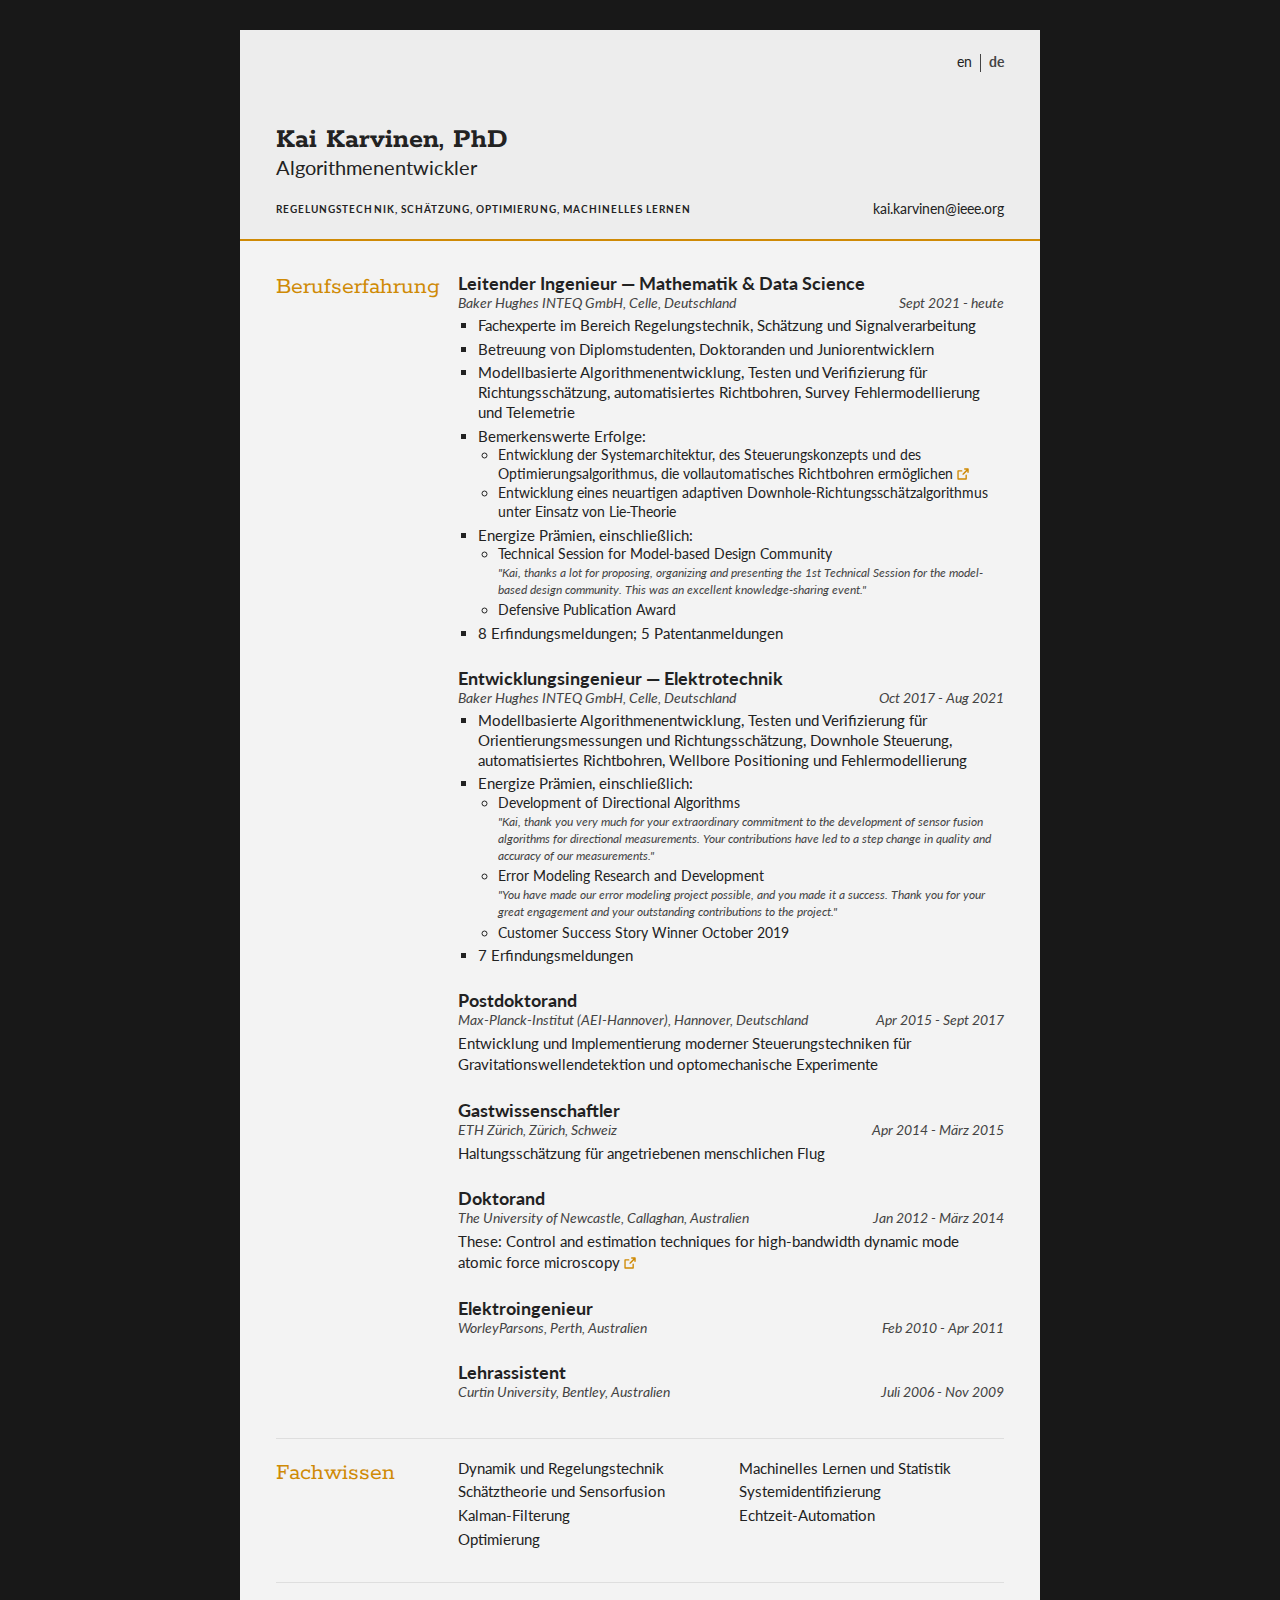
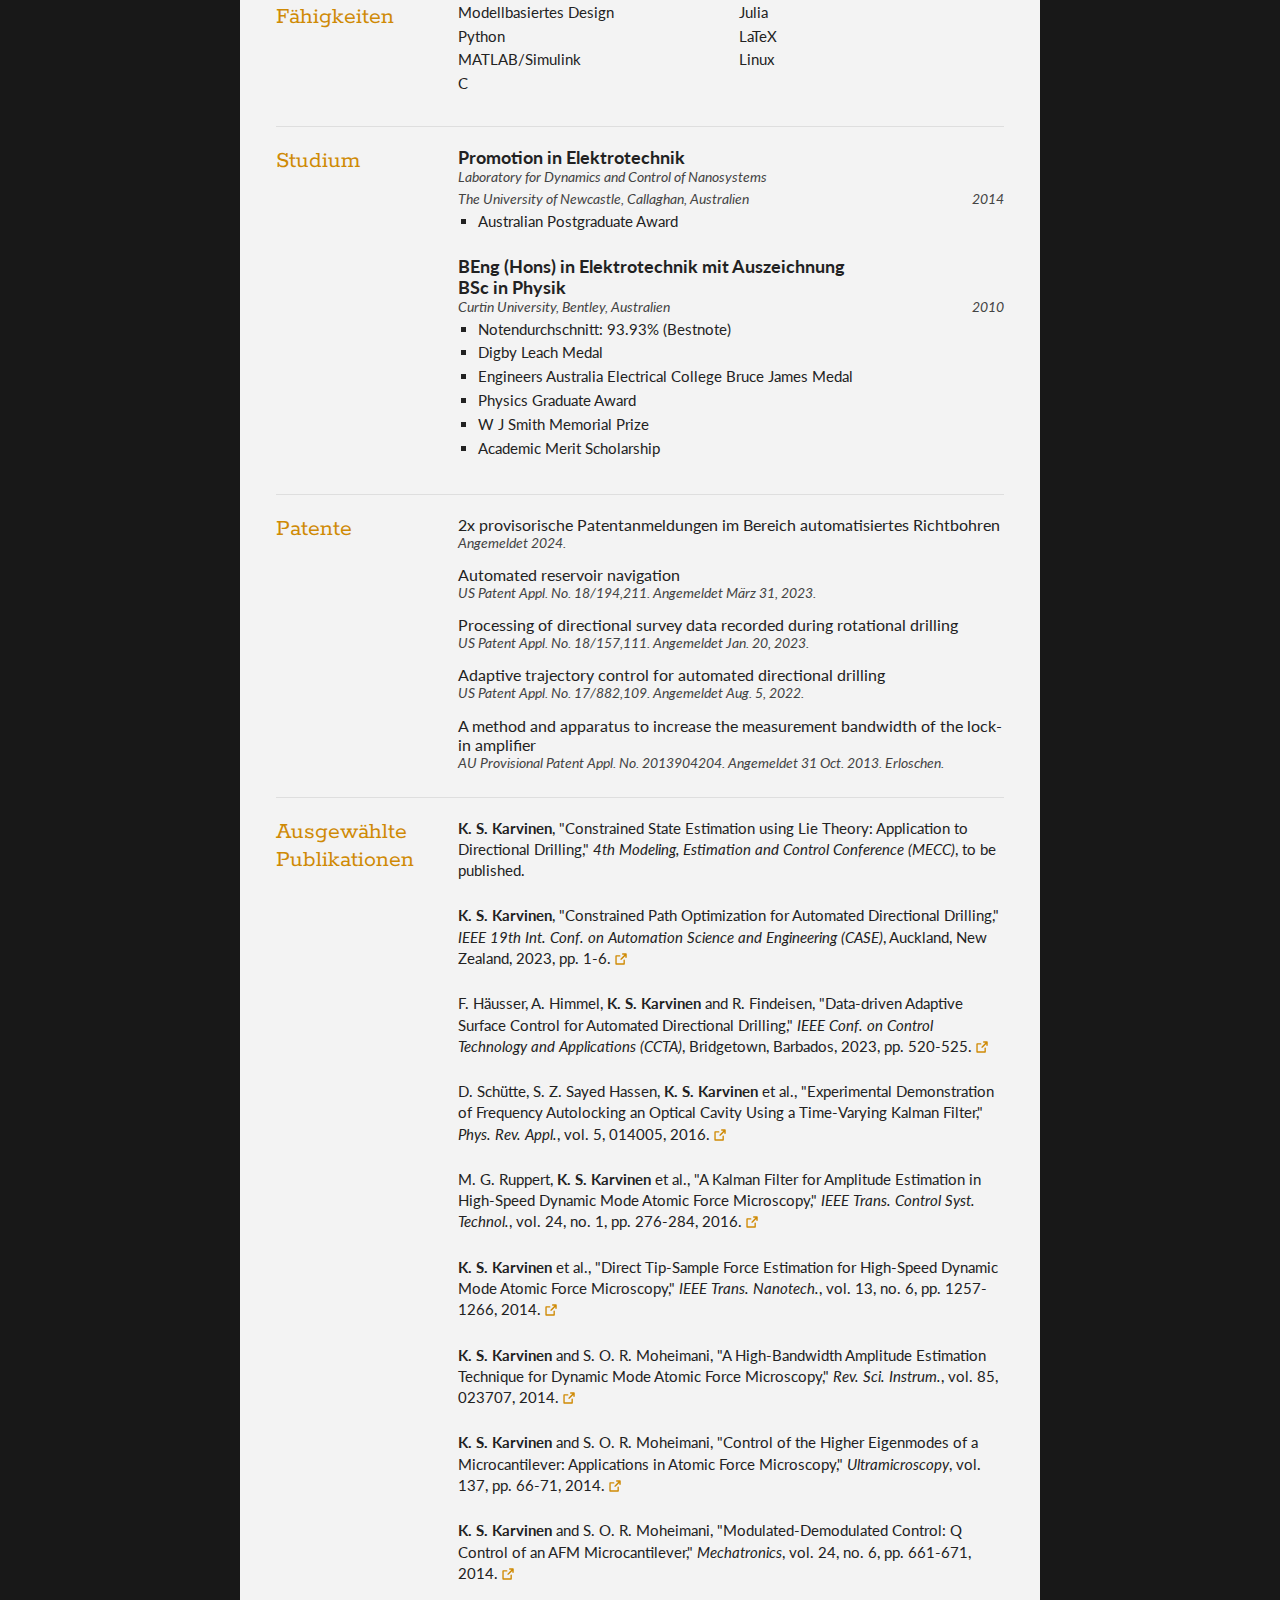
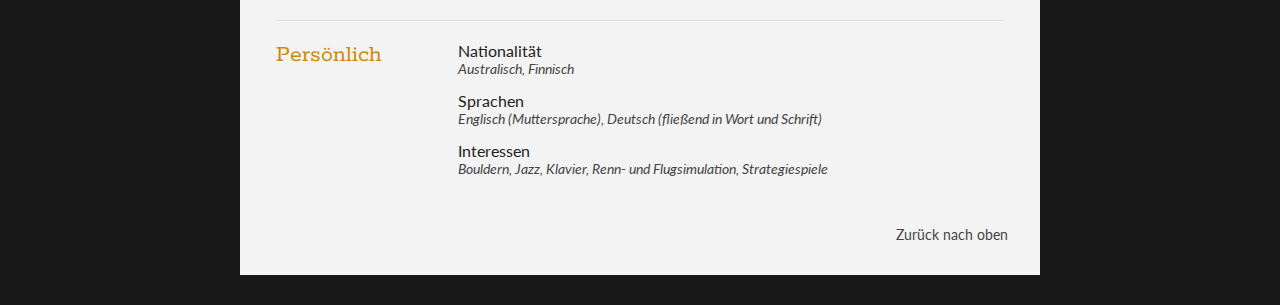
==== de.html @ e0ee8acf "Initial commit" ====
<!DOCTYPE html>
<html>
<head>
<title>Kai Karvinen, Ph.D. - Curriculum Vitae</title>

<meta name="viewport" content="width=device-width"/>
<meta name="description" content="The Curriculum Vitae of Kai Karvinen."/>
<meta charset="UTF-8"> 

<link type="text/css" rel="stylesheet" href="style.css">
<link rel="preconnect" href="https://fonts.googleapis.com">
<link rel="preconnect" href="https://fonts.gstatic.com" crossorigin>
<link href='https://fonts.googleapis.com/css?family=Rokkitt:400,700|Lato:400,300,700' rel='stylesheet' type='text/css'>

<!--[if lt IE 9]>
<script src="//html5shiv.googlecode.com/svn/trunk/html5.js"></script>
<![endif]-->
</head>
<body id="top">
<div id="cv" class="instaFade">
	<div class="mainDetails">
		<div id="name">
			<h1 class="quickFade delayTwo">Kai Karvinen, PhD</h1>
			<h2 class="quickFade delayThree">Algorithmenentwickler</h2>
			<h3 class="quickFade delayFour">Regelungstechnik, Schätzung, Optimierung, Machinelles Lernen</h3>
		</div>
		
		<div id="language" class="quickFade delayFour">
			<ul>
				<li><a href="https://kaikarv.github.io">en</a></li>
				<li><b>de</b></li>
			</ul>
		</div>

		<div id="contactDetails" class="quickFade delayFour">
			<a href="mailto:kai.karvinen@ieee.org" target="_blank">kai.karvinen@ieee.org</a>
		</div>

		<div class="clear"></div>
	</div>
	
	<div id="mainArea" class="quickFade delayFive">
		<section>
			<div class="sectionTitle">
				<h1>Berufserfahrung</h1>
			</div>
			
			<div class="sectionContent">
				<article>
					<h2>Leitender Ingenieur &mdash; Mathematik & Data Science</h2>
					<p class="subDetails">Baker Hughes INTEQ GmbH, Celle, Deutschland<span style="float:right">Sept 2021 - heute</span></p>
					<ul type="square" margin-left=30px>
						<li>Fachexperte im Bereich Regelungstechnik, Schätzung und Signalverarbeitung</li>
						<li>Betreuung von Diplomstudenten, Doktoranden und Juniorentwicklern</li>
						<li>Modellbasierte Algorithmenentwicklung, Testen und Verifizierung für Richtungsschätzung, automatisiertes Richtbohren, Survey Fehlermodellierung und Telemetrie</li>
						<li>Bemerkenswerte Erfolge:<ul>
							<li><a href="https://ieeexplore.ieee.org/document/10260482" class="external">Entwicklung der Systemarchitektur, des Steuerungskonzepts und des Optimierungsalgorithmus, die vollautomatisches Richtbohren ermöglichen<span class="icon"></span></a></li>
							<li>Entwicklung eines neuartigen adaptiven Downhole-Richtungsschätzalgorithmus unter Einsatz von Lie-Theorie</li>
						</ul></li>
						<li>Energize Prämien, einschließlich:<ul>
							<li>Technical Session for Model-based Design Community<p class="subDetails">"Kai, thanks a lot for proposing, organizing and presenting the 1st Technical Session for the model-based design community. This was an excellent knowledge-sharing event."</p></li>
							<li>Defensive Publication Award</li>
						</ul></li>
						<li>8 Erfindungsmeldungen; 5 Patentanmeldungen</li>
					</ul>
				</article>
				
				<article>
					<h2>Entwicklungsingenieur &mdash; Elektrotechnik</h2>
					<p class="subDetails">Baker Hughes INTEQ GmbH, Celle, Deutschland<span style="float:right">Oct 2017 - Aug 2021</span></p>
					<ul type="square" margin-left=30px>
						<li>Modellbasierte Algorithmenentwicklung, Testen und Verifizierung für Orientierungsmessungen und Richtungsschätzung, Downhole Steuerung, automatisiertes Richtbohren, Wellbore Positioning und Fehlermodellierung</li>
						<li>Energize Prämien, einschließlich:<ul>
							<li>Development of Directional Algorithms<p class="subDetails">"Kai, thank you very much for your extraordinary commitment to the development of sensor fusion algorithms for directional measurements. Your contributions have led to a step change in quality and accuracy of our measurements."</p></li>
							<li>Error Modeling Research and Development<p class="subDetails">"You have made our error modeling project possible, and you made it a success. Thank you for your great engagement and your outstanding contributions to the project."</p></li>
							<li>Customer Success Story Winner October 2019</li>
						</ul></li>
						<li>7 Erfindungsmeldungen</li>
					</ul>
				</article>
				
				<article>
					<h2>Postdoktorand</h2>
					<p class="subDetails">Max-Planck-Institut (AEI-Hannover), Hannover, Deutschland<span style="float:right">Apr 2015 - Sept 2017</span></p>
					<p>Entwicklung und Implementierung moderner Steuerungstechniken für Gravitationswellendetektion und optomechanische Experimente</p>
				</article>

				<article>
					<h2>Gastwissenschaftler</h2>
					<p class="subDetails">ETH Zürich, Zürich, Schweiz<span style="float:right">Apr 2014 - März 2015</span></p>
					<p>Haltungsschätzung für angetriebenen menschlichen Flug</p>
				</article>

				<article>
					<h2>Doktorand</h2>
					<p class="subDetails">The University of Newcastle, Callaghan, Australien<span style="float:right">Jan 2012 - März 2014</span></p>
					<p><a href="https://nova.newcastle.edu.au/vital/access/services/Download/uon:14885/ATTACHMENT02" class="external">These: Control and estimation techniques for high-bandwidth dynamic mode atomic force microscopy<span class="icon"></span></a></p>
				</article>

				<article>
					<h2>Elektroingenieur</h2>
					<p class="subDetails">WorleyParsons, Perth, Australien<span style="float:right">Feb 2010 - Apr 2011</span></p>
				</article>

				<article>
					<h2>Lehrassistent</h2>
					<p class="subDetails">Curtin University, Bentley, Australien<span style="float:right">Juli 2006 - Nov 2009</span></p>
				</article>
			</div>
			<div class="clear"></div>
		</section>
		
		
		<section>
			<div class="sectionTitle">
				<h1>Fachwissen</h1>
			</div>
			
			<div class="sectionContent">
				<ul class="keySkills no-margin">
					<li>Dynamik und Regelungstechnik</li>
					<li>Schätztheorie und Sensorfusion</li>
					<li>Kalman-Filterung</li>
					<li>Optimierung</li>
					<li>Machinelles Lernen und Statistik</li>
					<li>Systemidentifizierung</li>
					<li>Echtzeit-Automation</li>
				</ul>
			</div>
			<div class="clear"></div>
		</section>


		<section>
			<div class="sectionTitle">
				<h1>Fähigkeiten</h1>
			</div>
			
			<div class="sectionContent">
				<ul class="keySkills no-margin">
					<li>Modellbasiertes Design</li>
					<li>Python</li>
					<li>MATLAB/Simulink</li>
					<li>C</li>
					<li>Julia</li>
					<li>LaTeX</li>
					<li>Linux</li>
				</ul>
			</div>
			<div class="clear"></div>
		</section>
		
		
		<section>
			<div class="sectionTitle">
				<h1>Studium</h1>
			</div>
			
			<div class="sectionContent">
				<article>
					<h2>Promotion in Elektrotechnik</h2>
					<p class="subDetails">Laboratory for Dynamics and Control of Nanosystems</p>
					<p class="subDetails">The University of Newcastle, Callaghan, Australien<span style="float:right">2014</span></p>
					<ul type="square" margin-left=30px>
						<li>Australian Postgraduate Award</li>
					</ul>
				</article>
				<p></p>
				<article>
					<h2>BEng (Hons) in Elektrotechnik mit Auszeichnung<br>BSc in Physik</h2>
					<p class="subDetails">Curtin University, Bentley, Australien<span style="float:right">2010</span></p>
					<ul type="square" margin-left=30px>
						<li>Notendurchschnitt: 93.93% (Bestnote)</li>
						<li>Digby Leach Medal</li>
						<li>Engineers Australia Electrical College Bruce James Medal</li>
						<li>Physics Graduate Award</li>
						<li>W J Smith Memorial Prize</li>
						<li>Academic Merit Scholarship</li>
					</ul>
				</article>
			</div>
			<div class="clear"></div>
		</section>


		<section>
			<div class="sectionTitle">
				<h1>Patente</h1>
			</div>
			
			<div class="sectionContent padding-sm">
				<article>
					<h3>2x provisorische Patentanmeldungen im Bereich automatisiertes Richtbohren</h3>
					<p class="subDetails">Angemeldet 2024.</p>
				</article>
				<article>
					<h3>Automated reservoir navigation</h3>
					<p class="subDetails">US Patent Appl. No. 18/194,211. Angemeldet März 31, 2023.</p>
				</article>
				<article>
					<h3>Processing of directional survey data recorded during rotational drilling</h3>
					<p class="subDetails">US Patent Appl. No. 18/157,111. Angemeldet Jan. 20, 2023.</p>
				</article>
				<article>
					<h3>Adaptive trajectory control for automated directional drilling</h3>
					<p class="subDetails">US Patent Appl. No. 17/882,109. Angemeldet Aug. 5, 2022.</p>
				</article>
				<article>
					<h3>A method and apparatus to increase the measurement bandwidth of the lock-in amplifier</h3>
					<p class="subDetails">AU Provisional Patent Appl. No. 2013904204. Angemeldet 31 Oct. 2013. Erloschen.</p>
				</article>
			</div>
			<div class="clear"></div>
		</section>


		<section>
			<div class="sectionTitle">
				<h1>Ausgewählte Publikationen</h1>
			</div>
			
			<div class="sectionContent">
				<article>
					<p><b>K. S. Karvinen</b>, "Constrained State Estimation using Lie Theory: Application to Directional Drilling," <i>4th Modeling, Estimation and Control Conference (MECC)</i>, to be published.</p>
				</article>
				
				<article>
					<p><a href="https://ieeexplore.ieee.org/document/10260482" class="external"><b>K. S. Karvinen</b>, "Constrained Path Optimization for Automated Directional Drilling," <i>IEEE 19th Int. Conf. on Automation Science and Engineering (CASE)</i>, Auckland, New Zealand, 2023, pp. 1-6.<span class="icon"></span></a></p>
				</article>

				<article>
					<p><a href="https://ieeexplore.ieee.org/document/10252434" class="external">F. Häusser, A. Himmel, <b>K. S. Karvinen</b> and R. Findeisen, "Data-driven Adaptive Surface Control for Automated Directional Drilling," <i>IEEE Conf. on Control Technology and Applications (CCTA)</i>, Bridgetown, Barbados, 2023, pp. 520-525.<span class="icon"></span></a></p>
				</article>

				<article>
					<p><a href="https://journals.aps.org/prapplied/abstract/10.1103/PhysRevApplied.5.014005" class="external">D. Schütte, S. Z. Sayed Hassen, <b>K. S. Karvinen</b> et al., "Experimental Demonstration of Frequency Autolocking an Optical Cavity Using a Time-Varying Kalman Filter," <i>Phys. Rev. Appl.</i>, vol. 5, 014005, 2016.<span class="icon"></span></a></p>
				</article>

				<article>
					<p><a href="https://ieeexplore.ieee.org/document/7118684" class="external">M. G. Ruppert, <b>K. S. Karvinen</b> et al., "A Kalman Filter for Amplitude Estimation in High-Speed Dynamic Mode Atomic Force Microscopy," <i>IEEE Trans. Control Syst. Technol.</i>, vol. 24, no. 1, pp. 276-284, 2016.<span class="icon"></span></a></p>
				</article>

				<article>
					<p><a href="https://ieeexplore.ieee.org/document/6913559" class="external"><b>K. S. Karvinen</b> et al., "Direct Tip-Sample Force Estimation for High-Speed Dynamic Mode Atomic Force Microscopy," <i>IEEE Trans. Nanotech.</i>, vol. 13, no. 6, pp. 1257-1266, 2014.<span class="icon"></span></a></p>
				</article>

				<article>
					<p><a href="https://pubs.aip.org/aip/rsi/article-abstract/85/2/023707/356379/A-high-bandwidth-amplitude-estimation-technique?redirectedFrom=fulltext" class="external"><b>K. S. Karvinen</b> and S. O. R. Moheimani, "A High-Bandwidth Amplitude Estimation Technique for Dynamic Mode Atomic Force Microscopy," <i>Rev. Sci. Instrum.</i>, vol. 85, 023707, 2014.<span class="icon"></span></a></p>
				</article>

				<article>
					<p><a href="https://www.sciencedirect.com/science/article/abs/pii/S0304399113003112" class="external"><b>K. S. Karvinen</b> and S. O. R. Moheimani, "Control of the Higher Eigenmodes of a Microcantilever: Applications in Atomic Force Microscopy," <i>Ultramicroscopy</i>, vol. 137, pp. 66-71, 2014.<span class="icon"></span></a></p>
				</article>

				<article>
					<p><a href="https://www.sciencedirect.com/science/article/abs/pii/S0957415813002316" class="external"><b>K. S. Karvinen</b> and S. O. R. Moheimani, "Modulated-Demodulated Control: Q Control of an AFM Microcantilever," <i>Mechatronics</i>, vol. 24, no. 6, pp. 661-671, 2014.<span class="icon"></span></a></p>
				</article>
			</div>
			<div class="clear"></div>
		</section>
		

		<section>
			<div class="sectionTitle">
				<h1>Persönlich</h1>
			</div>
			
			<div class="sectionContent padding-sm">
				<article>
					<h3>Nationalität</h3>
					<p class="subDetails">Australisch, Finnisch</p>
				</article>
				<article>
					<h3>Sprachen</h3>
					<p class="subDetails">Englisch (Muttersprache), Deutsch (fließend in Wort und Schrift)</p>
				</article>
				<article>
					<h3>Interessen</h3>
					<p class="subDetails">Bouldern, Jazz, Klavier, Renn- und Flugsimulation, Strategiespiele</p>
				</article>
			</div>
			<div class="clear"></div>
		</section>

		<a href="#" id="return-top">Zurück nach oben</a>

	</div>
</div>
</body>
</html>
---- style.css ----
html,body,div,span,object,iframe,h1,h2,h3,h4,h5,h6,p,blockquote,pre,abbr,address,cite,code,del,dfn,em,img,ins,kbd,q,samp,small,strong,sub,sup,var,b,i,dl,dt,dd,ol,ul,li,fieldset,form,label,legend,table,caption,tbody,tfoot,thead,tr,th,td,article,aside,canvas,details,figcaption,figure,footer,header,hgroup,menu,nav,section,summary,time,mark,audio,video {
border:0;
font:inherit;
font-size:100%;
margin:0;
padding:0;
vertical-align:baseline;
}

article,aside,details,figcaption,figure,footer,header,hgroup,menu,nav,section {
display:block;
}

html, body {
	background: #181818; 
	font-family: 'Lato', helvetica, arial, sans-serif;
	font-size: 1em; 
	color: #222;}

.clear {clear: both;}

a:link {
	color: #cf8a05;
	background-color: transparent;
	text-decoration: underline;
}

.mainDetails a, a.external {
	color: #222; 
	text-decoration: none;
	text-decoration: none;
	-webkit-transition: all .3s ease-in;
	-moz-transition: all .3s ease-in;
	-o-transition: all .3s ease-in;
	-ms-transition: all .3s ease-in;
	transition: all .3s ease-in;
}

.mainDetails a[href^=tel], a#return-top {
	color: #444; 
	text-decoration: none;
	text-decoration: none;
	-webkit-transition: all .3s ease-in;
	-moz-transition: all .3s ease-in;
	-o-transition: all .3s ease-in;
	-ms-transition: all .3s ease-in;
	transition: all .3s ease-in;
}

.mainDetails a:hover, a#return-top:hover, a.external:hover { 
	color: #cf8a05;
}

a.external .icon {
	width:12px;
	height:12px;
	display: inline-block;
	background-image: url('img/icon-link.svg');
	background-repeat: no-repeat;
	background-position: center;
	margin-bottom: -1px;
	margin-left: 4px;
}

b {
    font-weight: bold;
}

i {
    font-style: italic;
}

p {
	font-size: .95em;
	line-height: 1.4em;
	margin-bottom: 24px;
	color: #222;
}

ul li {
	margin-left: 20px;
	font-size: .95em;
	line-height: 1.3em;
	margin-bottom: 4px;
}

ul.no-margin li {
	margin-left: 0;
}

li li {
	margin-bottom: 0;
}

#cv {
	width: 90%;
	max-width: 800px;
	background: #f3f3f3;
	margin: 30px auto;
}

.mainDetails {
	padding: 96px 36px 24px 36px;
	border-bottom: 2px solid #cf8a05;
	background: #ededed;
	position: relative;
}

#name h1 {
	font-size: 1.8em;
	font-weight: 700;
	font-family: 'Rokkitt', Helvetica, Arial, sans-serif;
	line-height: 1;
}

#name h2 {
	font-size: 1.25em;
	font-weight: 400;
}

#name h3 {
	text-transform: uppercase;
	letter-spacing: .1em;
	font-size: .65em;
	font-weight: 700;
	margin-top: 24px;
}

#mainArea {
	padding: 0 36px 72px;
	position: relative;
}

#headshot {
	width: 12.5%;
	float: left;
	margin-right: 30px;
}

#headshot img {
	width: 100%;
	height: auto;
}

#name {
	float: left;
}

#contactDetails {
	position: absolute;
    bottom: 22px;
    right: 36px;
	font-size: .85em;
}

#language {
	position: absolute;
	top: 24px;
	right: 28px;
}

#language ul {
	list-style-type: none;
	font-size: 0.9em;
	display: flex;
}

#language ul li {
	color: #444;
	padding: 0 8px;
	margin-left: 0;
}

#language ul li:first-child {
	border-right: #444 solid 1px;
}

section {
	border-top: 1px solid #dedede;
	padding: 20px 0 0;
}

section:first-child {
	border-top: 0;
}

section:last-child {
	padding: 20px 0 10px;
}

section {
	display: flex;
	flex-direction: row;
	justify-content: space-between;
	margin: 12px 0;
	
}
.sectionTitle {
	width: 25%;
}

.sectionContent {
	width: 75%;
}

.sectionTitle h1 {
	font-family: 'Rokkitt', Helvetica, Arial, sans-serif;
	font-optical-sizing: auto;
	font-weight: 400;	
	font-size: 1.5em;
	color: #cf8a05;
}

.sectionContent h2 {
	font-family: 'Lato', helvetica, arial, sans-serif;
	font-weight: 700;
	font-size: 1.1em;
}

.sectionContent h3 {
	font-weight: 400;
	font-size: 1em;
}

article {
	margin-bottom: 24px;
}

.padding-sm article {
	margin-bottom: 12px;
}

.subDetails {
	font-size: 0.85em;
	font-style: italic;
	margin-bottom: 3px;
	color: #444;
}

.keySkills {
	list-style-type: none;
	-moz-column-count:2;
	-webkit-column-count:2;
	column-count:2;
	margin-bottom: 20px;
	font-size: 1em;
	color: #222;
}

.keySkills ul li {
	margin-bottom: 3px;
}

#return-top {
	position: absolute;
	bottom: 32px;
	right: 32px;
	font-size: .85em;
}

@media all and (min-width: 602px) and (max-width: 800px) {
	#headshot {
		display: none;
	}
	
	.keySkills {
	-moz-column-count:2;
	-webkit-column-count:2;
	column-count:2;
	}
}

@media all and (max-width: 601px) {
	#cv {
		width: 95%;
		margin: 10px auto;
		min-width: 280px;
	}
	
	#headshot {
		display: none;
	}
	
	#name, #contactDetails {
		float: none;
		width: 100%;
		text-align: center;
	}

	#contactDetails {
		position: relative;
		bottom: 0;
		right: 0;
		margin-top: 16px;
	}
	
	section {
		flex-direction: column;
	}

	.sectionTitle, .sectionContent {
		width: 100%;
	}
	
	.keySkills {
		-moz-column-count:2;
		-webkit-column-count:2;
		column-count:2;
	}
}

@media all and (max-width: 480px) {
	.mainDetails {
		padding: 72px 16px 16px;
	}
	
	section {
		padding: 16px 0 0;
	}
	
	#mainArea {
		padding: 0 24px 72px;
	}
	
	.keySkills {
	-moz-column-count:1;
	-webkit-column-count:1;
	column-count:1;
	}
	
	#name h1 {
		line-height: .8em;
		margin-bottom: 4px;
	}
}

@media print {
    #cv {
        width: 100%;
    }
}

@-webkit-keyframes reset {
	0% {
		opacity: 0;
	}
	100% {
		opacity: 0;
	}
}

@-webkit-keyframes fade-in {
	0% {
		opacity: 0;
	}
	40% {
		opacity: 0;
	}
	100% {
		opacity: 1;
	}
}

@-moz-keyframes reset {
	0% {
		opacity: 0;
	}
	100% {
		opacity: 0;
	}
}

@-moz-keyframes fade-in {
	0% {
		opacity: 0;
	}
	40% {
		opacity: 0;
	}
	100% {
		opacity: 1;
	}
}

@keyframes reset {
	0% {
		opacity: 0;
	}
	100% {
		opacity: 0;
	}
}

@keyframes fade-in {
	0% {
		opacity: 0;
	}
	40% {
		opacity: 0;
	}
	100% {
		opacity: 1;
	}
}

.instaFade {
    -webkit-animation-name: reset, fade-in;
    -webkit-animation-duration: 1.5s;
    -webkit-animation-timing-function: ease-in;
	
	-moz-animation-name: reset, fade-in;
    -moz-animation-duration: 1.5s;
    -moz-animation-timing-function: ease-in;
	
	animation-name: reset, fade-in;
    animation-duration: 1.5s;
    animation-timing-function: ease-in;
}

.quickFade {
    -webkit-animation-name: reset, fade-in;
    -webkit-animation-duration: 2.5s;
    -webkit-animation-timing-function: ease-in;
	
	-moz-animation-name: reset, fade-in;
    -moz-animation-duration: 2.5s;
    -moz-animation-timing-function: ease-in;
	
	animation-name: reset, fade-in;
    animation-duration: 2.5s;
    animation-timing-function: ease-in;
}
 
.delayOne {
	-webkit-animation-delay: 0, .5s;
	-moz-animation-delay: 0, .5s;
	animation-delay: 0, .5s;
}

.delayTwo {
	-webkit-animation-delay: 0, 1s;
	-moz-animation-delay: 0, 1s;
	animation-delay: 0, 1s;
}

.delayThree {
	-webkit-animation-delay: 0, 1.5s;
	-moz-animation-delay: 0, 1.5s;
	animation-delay: 0, 1.5s;
}

.delayFour {
	-webkit-animation-delay: 0, 2s;
	-moz-animation-delay: 0, 2s;
	animation-delay: 0, 2s;
}

.delayFive {
	-webkit-animation-delay: 0, 2.5s;
	-moz-animation-delay: 0, 2.5s;
	animation-delay: 0, 2.5s;
}
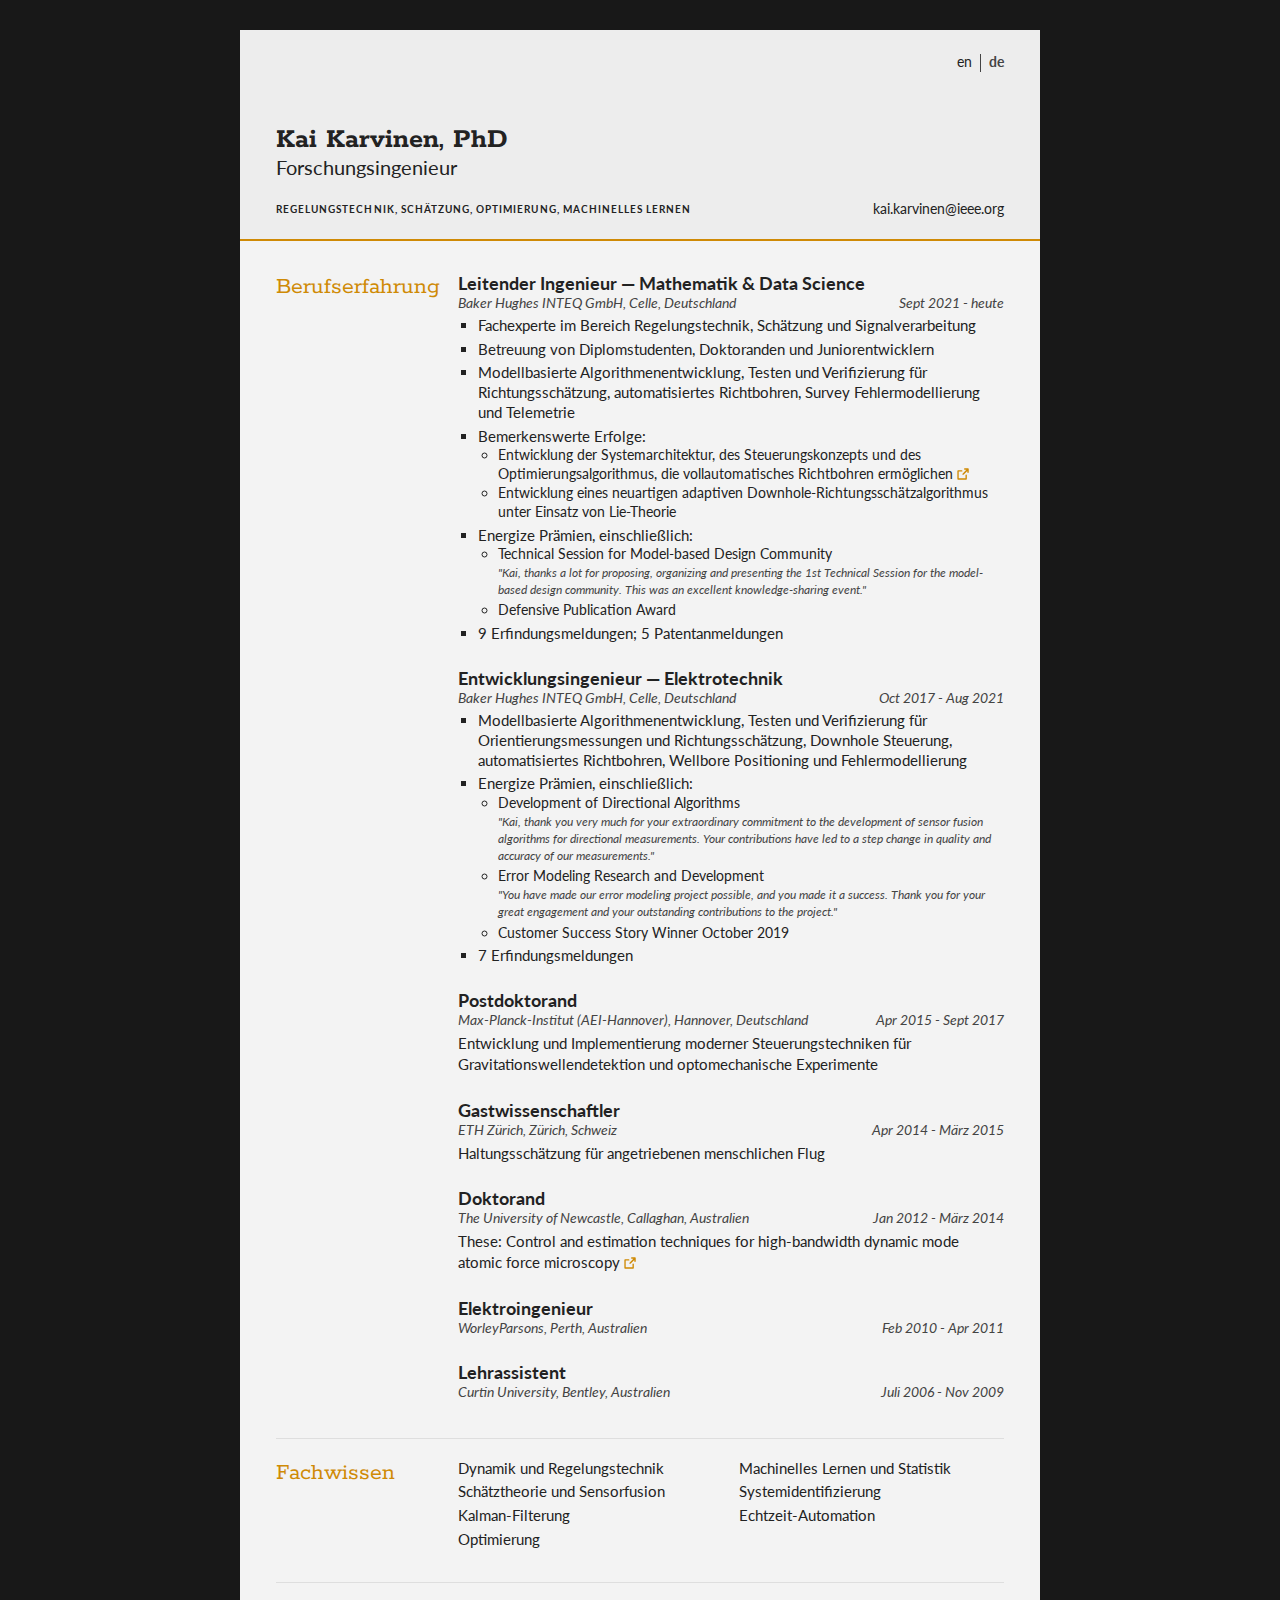
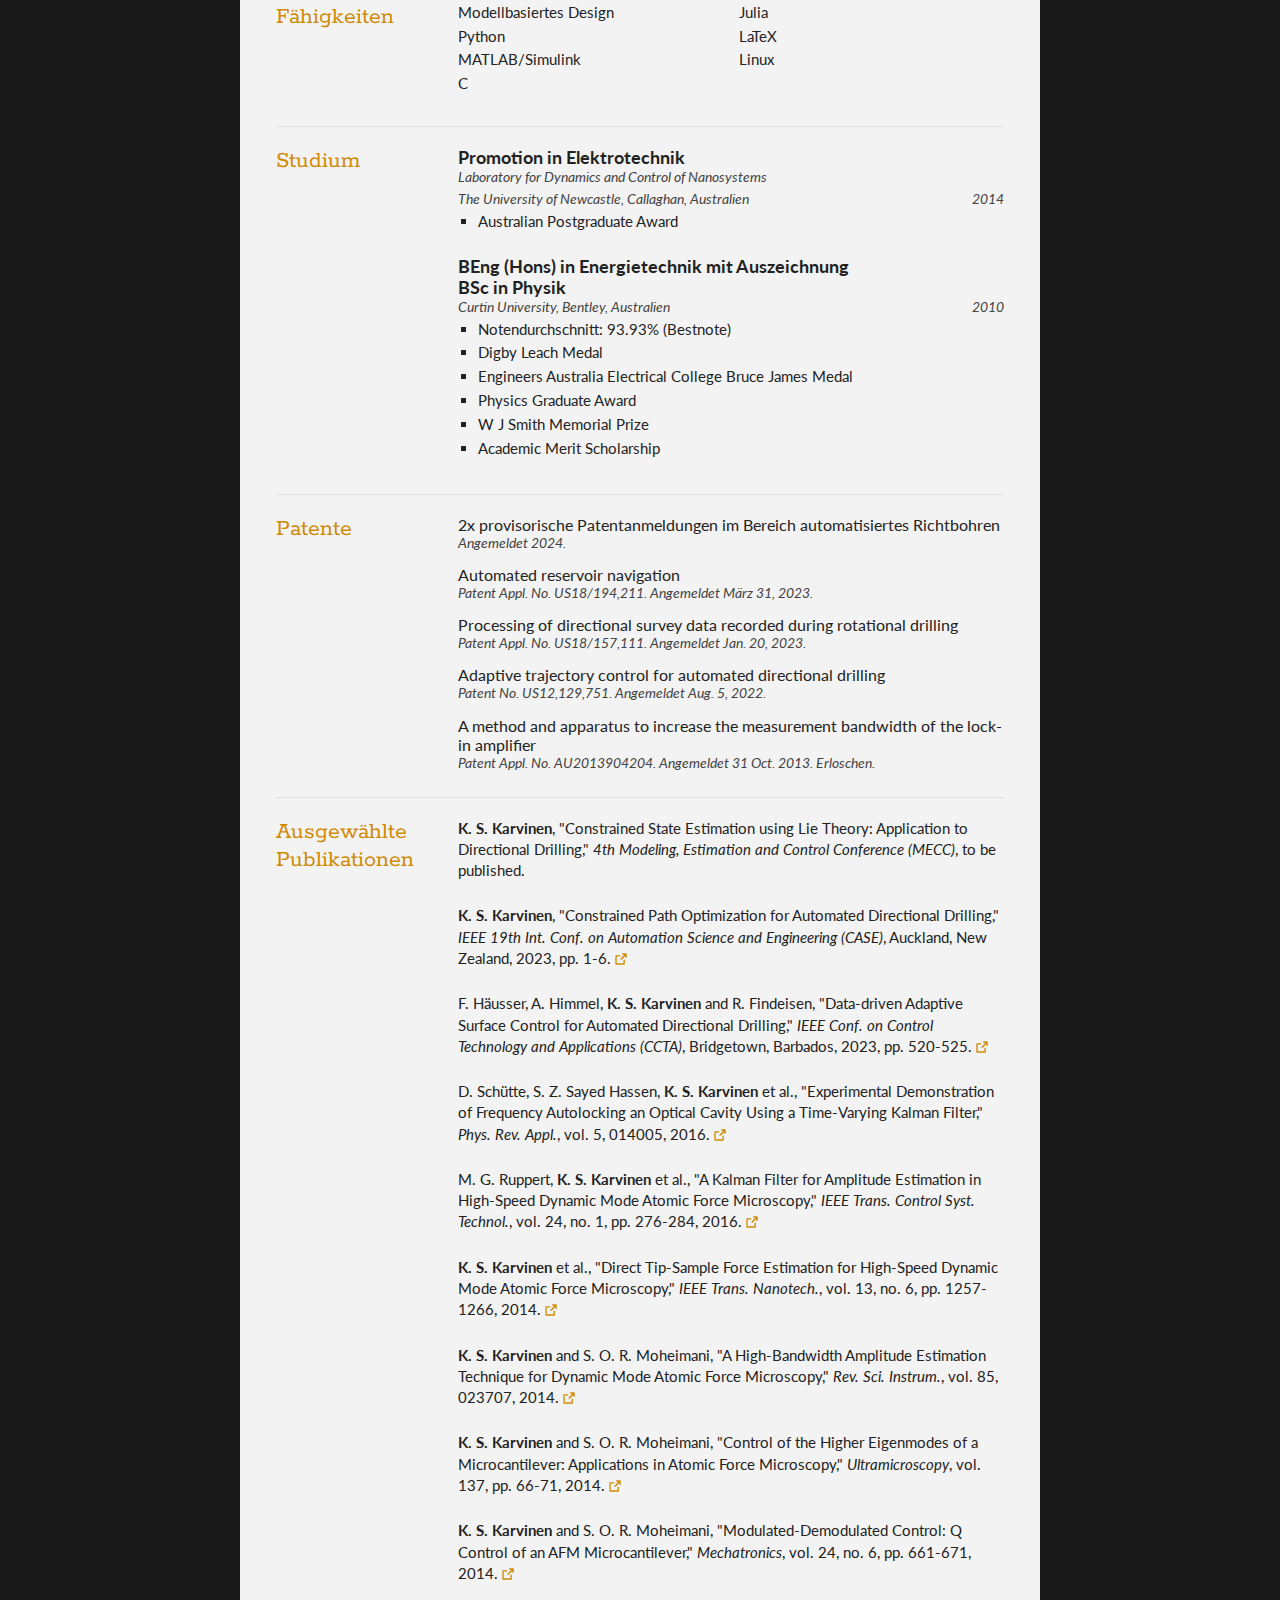
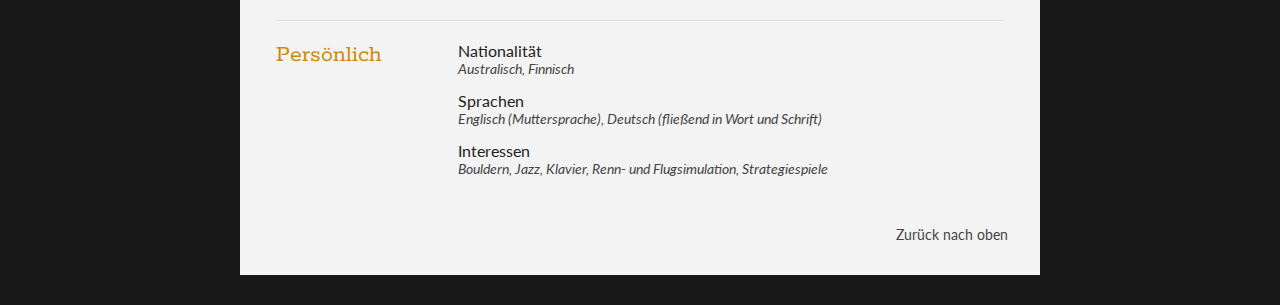
==== commit e12096fc: "Minor updates" ====
--- a/de.html
+++ b/de.html
@@ -21,7 +21,7 @@
 	<div class="mainDetails">
 		<div id="name">
 			<h1 class="quickFade delayTwo">Kai Karvinen, PhD</h1>
-			<h2 class="quickFade delayThree">Algorithmenentwickler</h2>
+			<h2 class="quickFade delayThree">Forschungsingenieur</h2>
 			<h3 class="quickFade delayFour">Regelungstechnik, Schätzung, Optimierung, Machinelles Lernen</h3>
 		</div>
 		
@@ -61,7 +61,7 @@
 							<li>Technical Session for Model-based Design Community<p class="subDetails">"Kai, thanks a lot for proposing, organizing and presenting the 1st Technical Session for the model-based design community. This was an excellent knowledge-sharing event."</p></li>
 							<li>Defensive Publication Award</li>
 						</ul></li>
-						<li>8 Erfindungsmeldungen; 5 Patentanmeldungen</li>
+						<li>9 Erfindungsmeldungen; 5 Patentanmeldungen</li>
 					</ul>
 				</article>
 				
@@ -167,7 +167,7 @@
 				</article>
 				<p></p>
 				<article>
-					<h2>BEng (Hons) in Elektrotechnik mit Auszeichnung<br>BSc in Physik</h2>
+					<h2>BEng (Hons) in Energietechnik mit Auszeichnung<br>BSc in Physik</h2>
 					<p class="subDetails">Curtin University, Bentley, Australien<span style="float:right">2010</span></p>
 					<ul type="square" margin-left=30px>
 						<li>Notendurchschnitt: 93.93% (Bestnote)</li>
@@ -195,19 +195,19 @@
 				</article>
 				<article>
 					<h3>Automated reservoir navigation</h3>
-					<p class="subDetails">US Patent Appl. No. 18/194,211. Angemeldet März 31, 2023.</p>
+					<p class="subDetails">Patent Appl. No. US18/194,211. Angemeldet März 31, 2023.</p>
 				</article>
 				<article>
 					<h3>Processing of directional survey data recorded during rotational drilling</h3>
-					<p class="subDetails">US Patent Appl. No. 18/157,111. Angemeldet Jan. 20, 2023.</p>
+					<p class="subDetails">Patent Appl. No. US18/157,111. Angemeldet Jan. 20, 2023.</p>
 				</article>
 				<article>
 					<h3>Adaptive trajectory control for automated directional drilling</h3>
-					<p class="subDetails">US Patent Appl. No. 17/882,109. Angemeldet Aug. 5, 2022.</p>
+					<p class="subDetails">Patent No. US12,129,751. Angemeldet Aug. 5, 2022.</p>
 				</article>
 				<article>
 					<h3>A method and apparatus to increase the measurement bandwidth of the lock-in amplifier</h3>
-					<p class="subDetails">AU Provisional Patent Appl. No. 2013904204. Angemeldet 31 Oct. 2013. Erloschen.</p>
+					<p class="subDetails">Patent Appl. No. AU2013904204. Angemeldet 31 Oct. 2013. Erloschen.</p>
 				</article>
 			</div>
 			<div class="clear"></div>
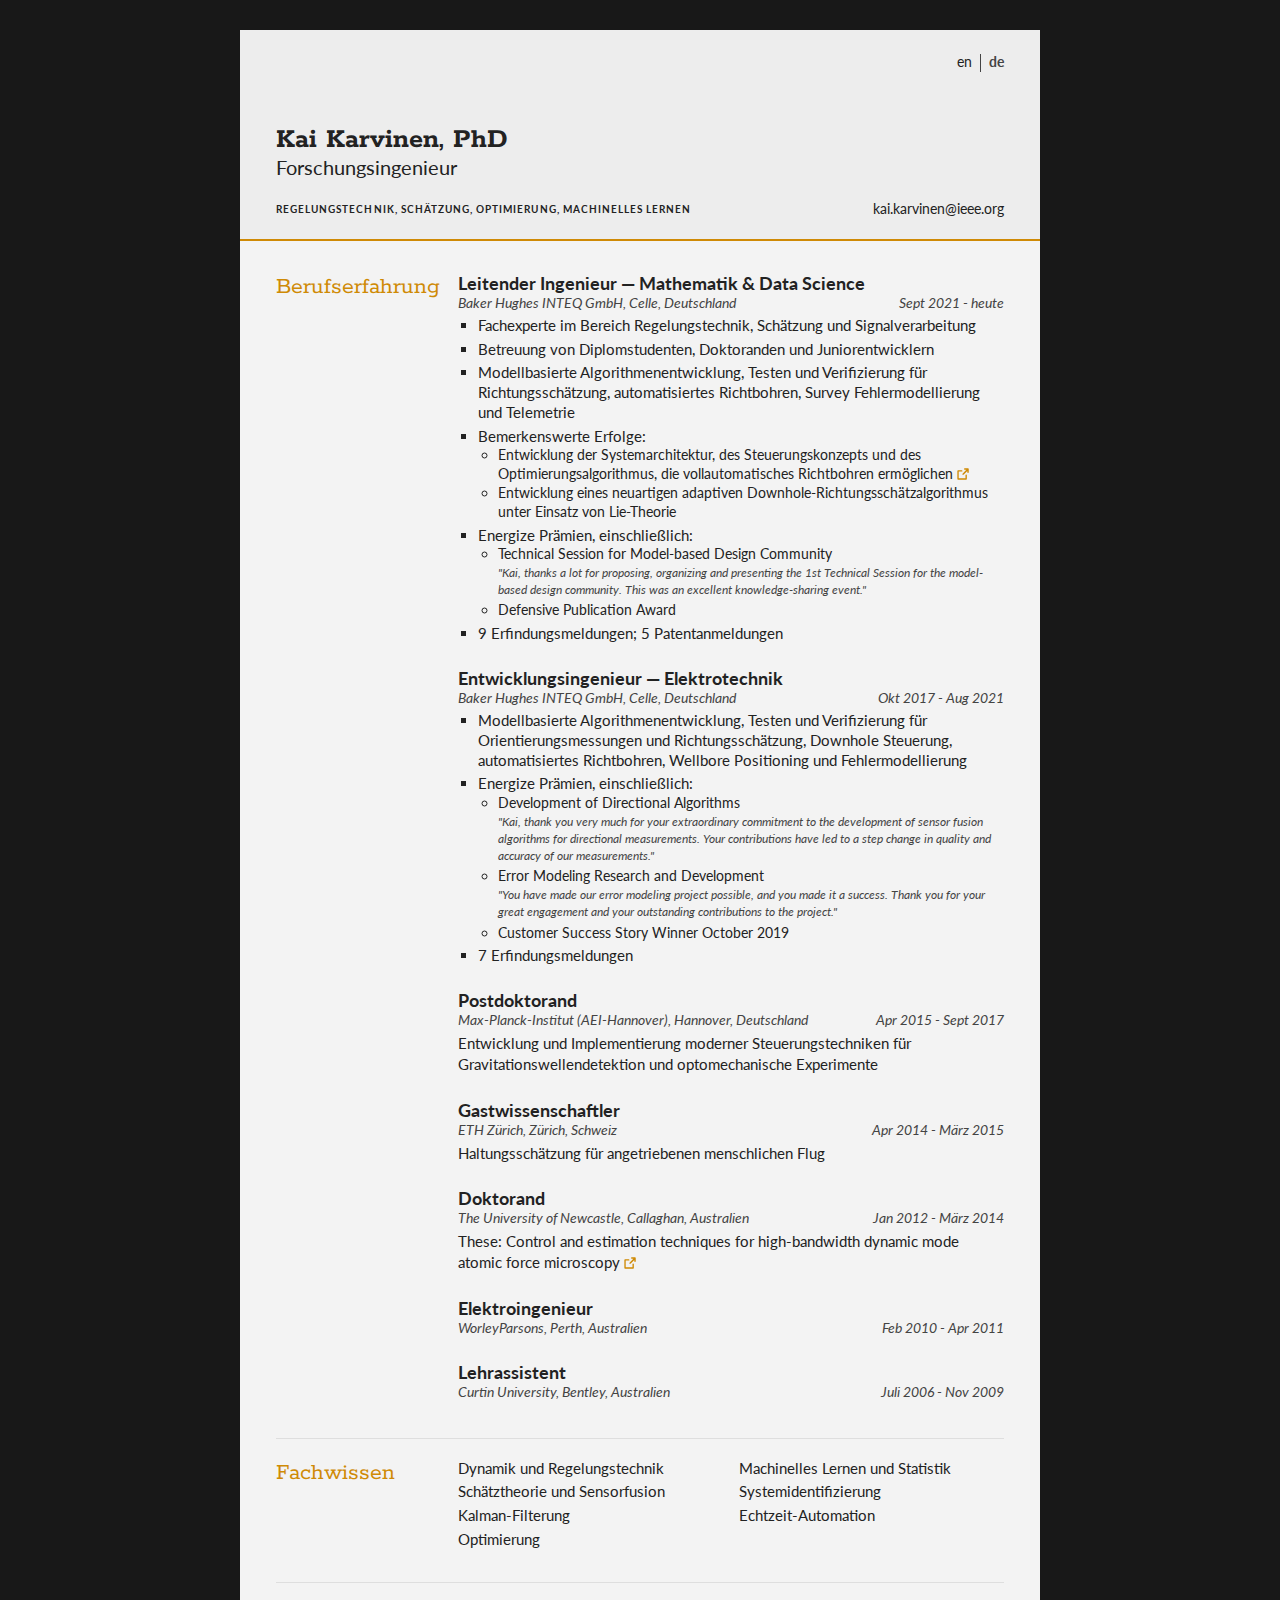
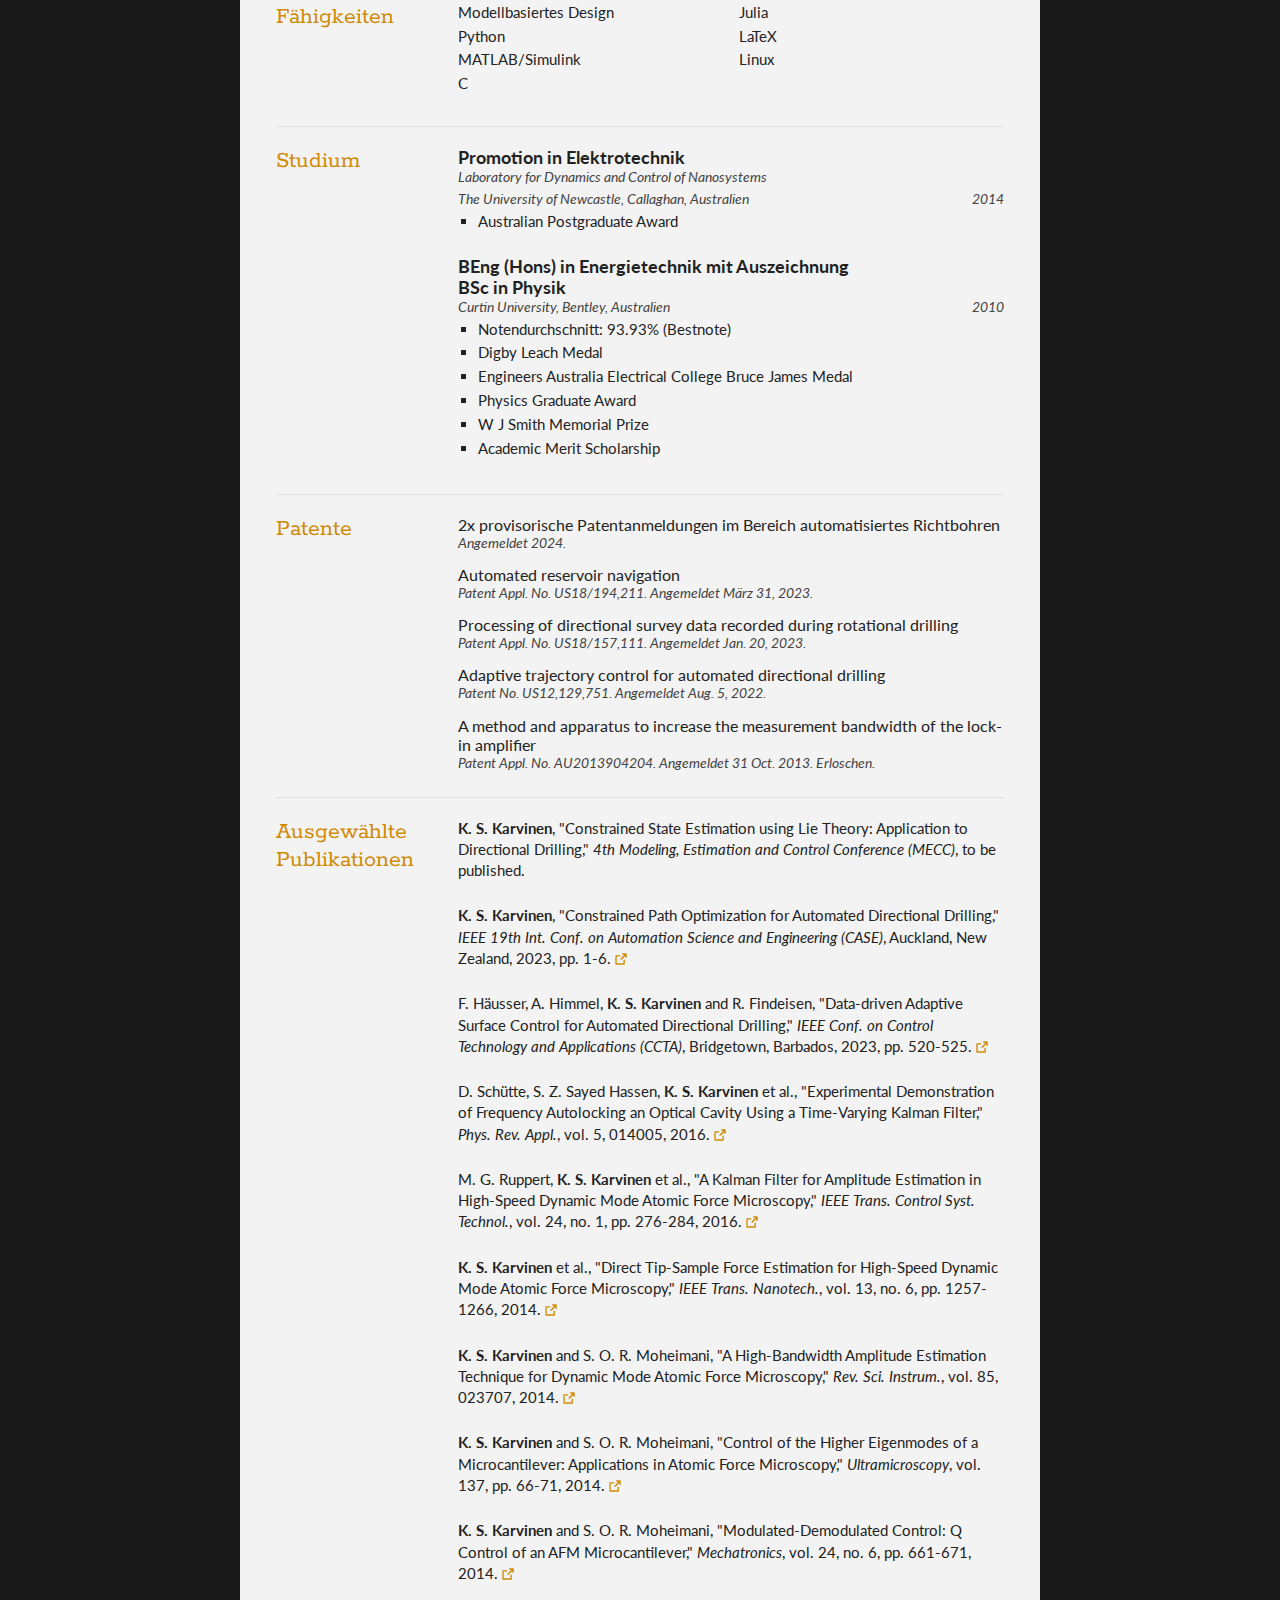
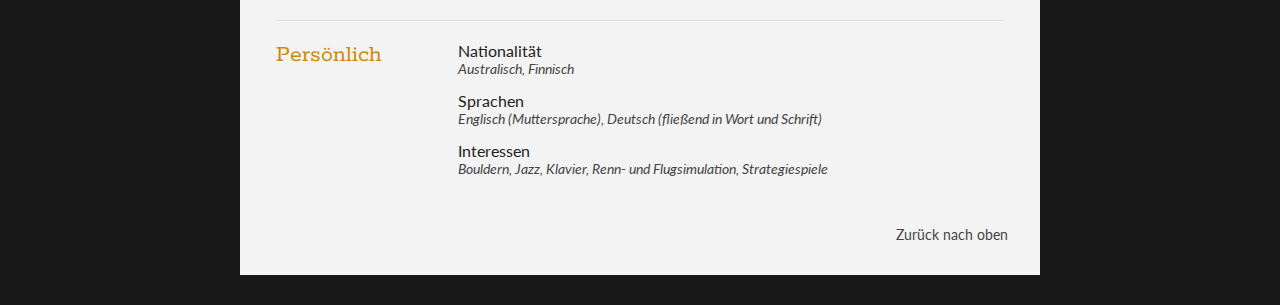
==== commit 23a35bb4: "Typo" ====
--- a/de.html
+++ b/de.html
@@ -67,7 +67,7 @@
 				
 				<article>
 					<h2>Entwicklungsingenieur &mdash; Elektrotechnik</h2>
-					<p class="subDetails">Baker Hughes INTEQ GmbH, Celle, Deutschland<span style="float:right">Oct 2017 - Aug 2021</span></p>
+					<p class="subDetails">Baker Hughes INTEQ GmbH, Celle, Deutschland<span style="float:right">Okt 2017 - Aug 2021</span></p>
 					<ul type="square" margin-left=30px>
 						<li>Modellbasierte Algorithmenentwicklung, Testen und Verifizierung für Orientierungsmessungen und Richtungsschätzung, Downhole Steuerung, automatisiertes Richtbohren, Wellbore Positioning und Fehlermodellierung</li>
 						<li>Energize Prämien, einschließlich:<ul>
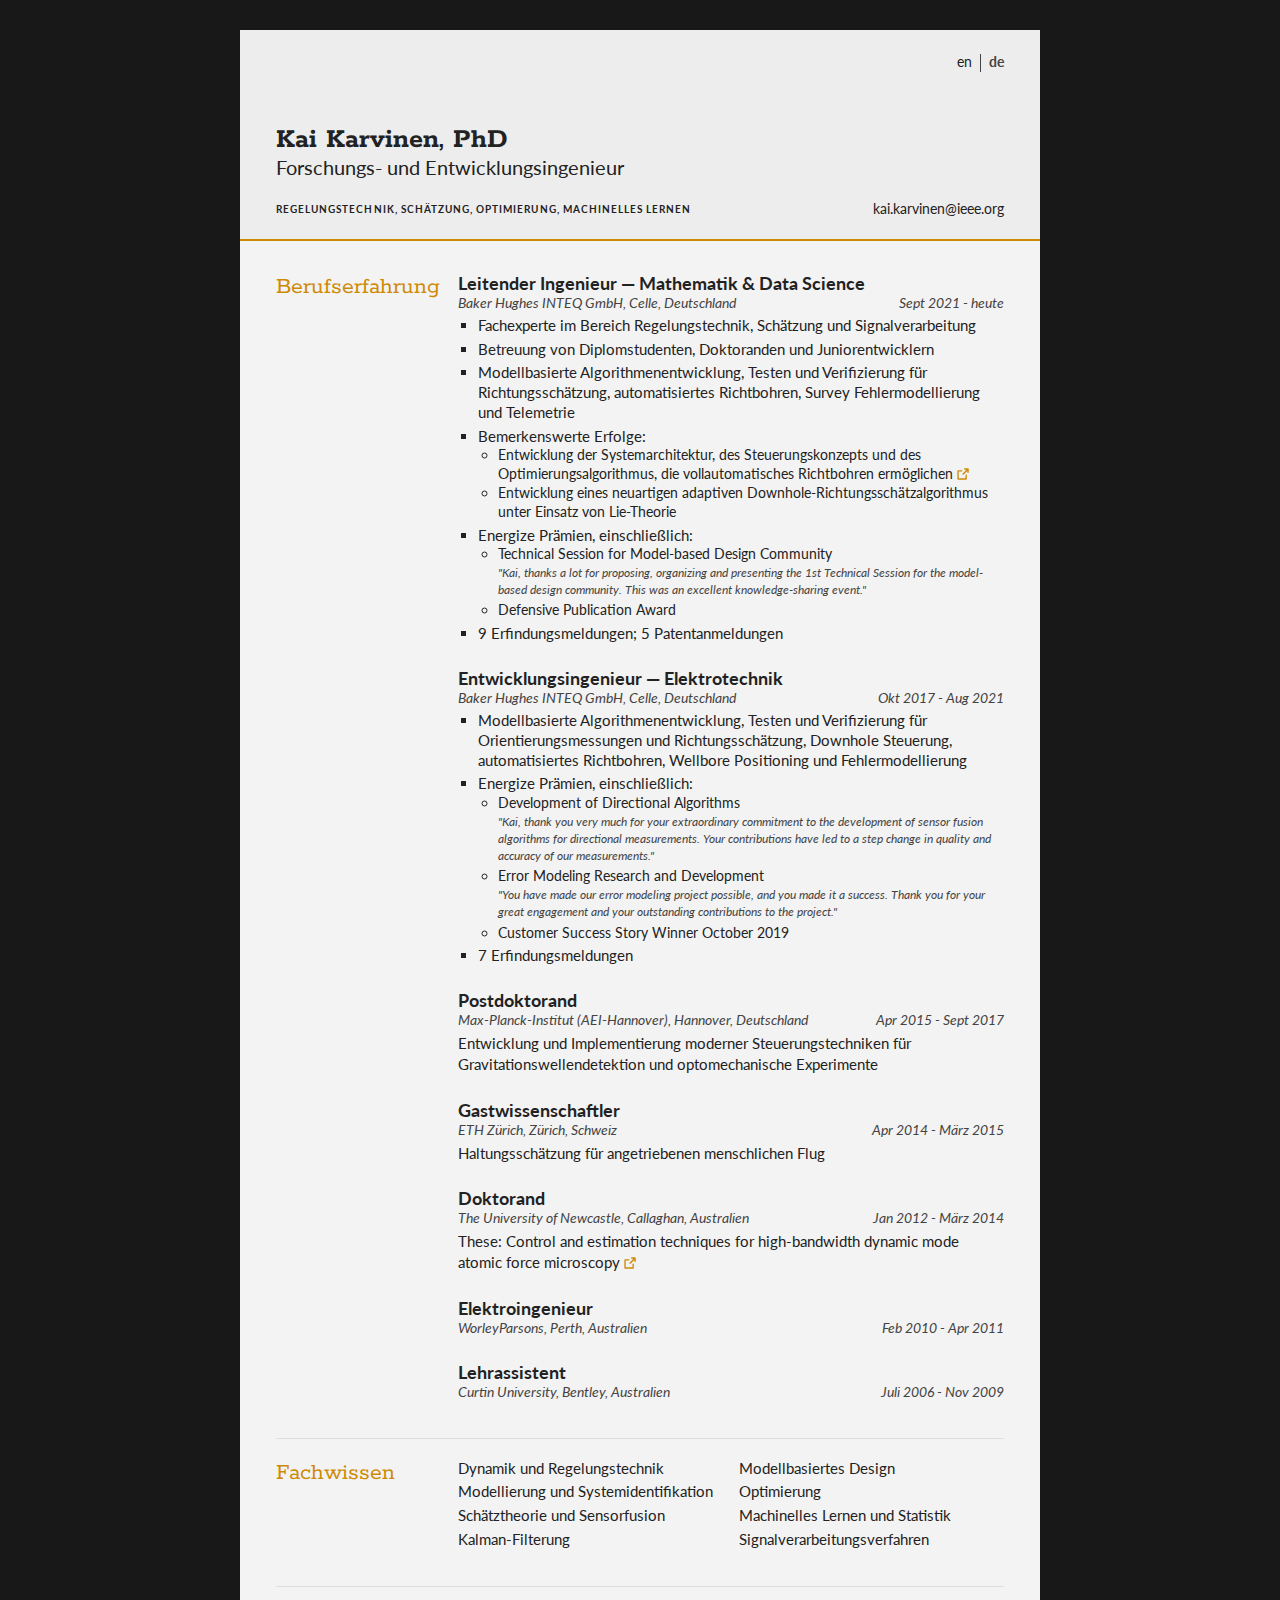
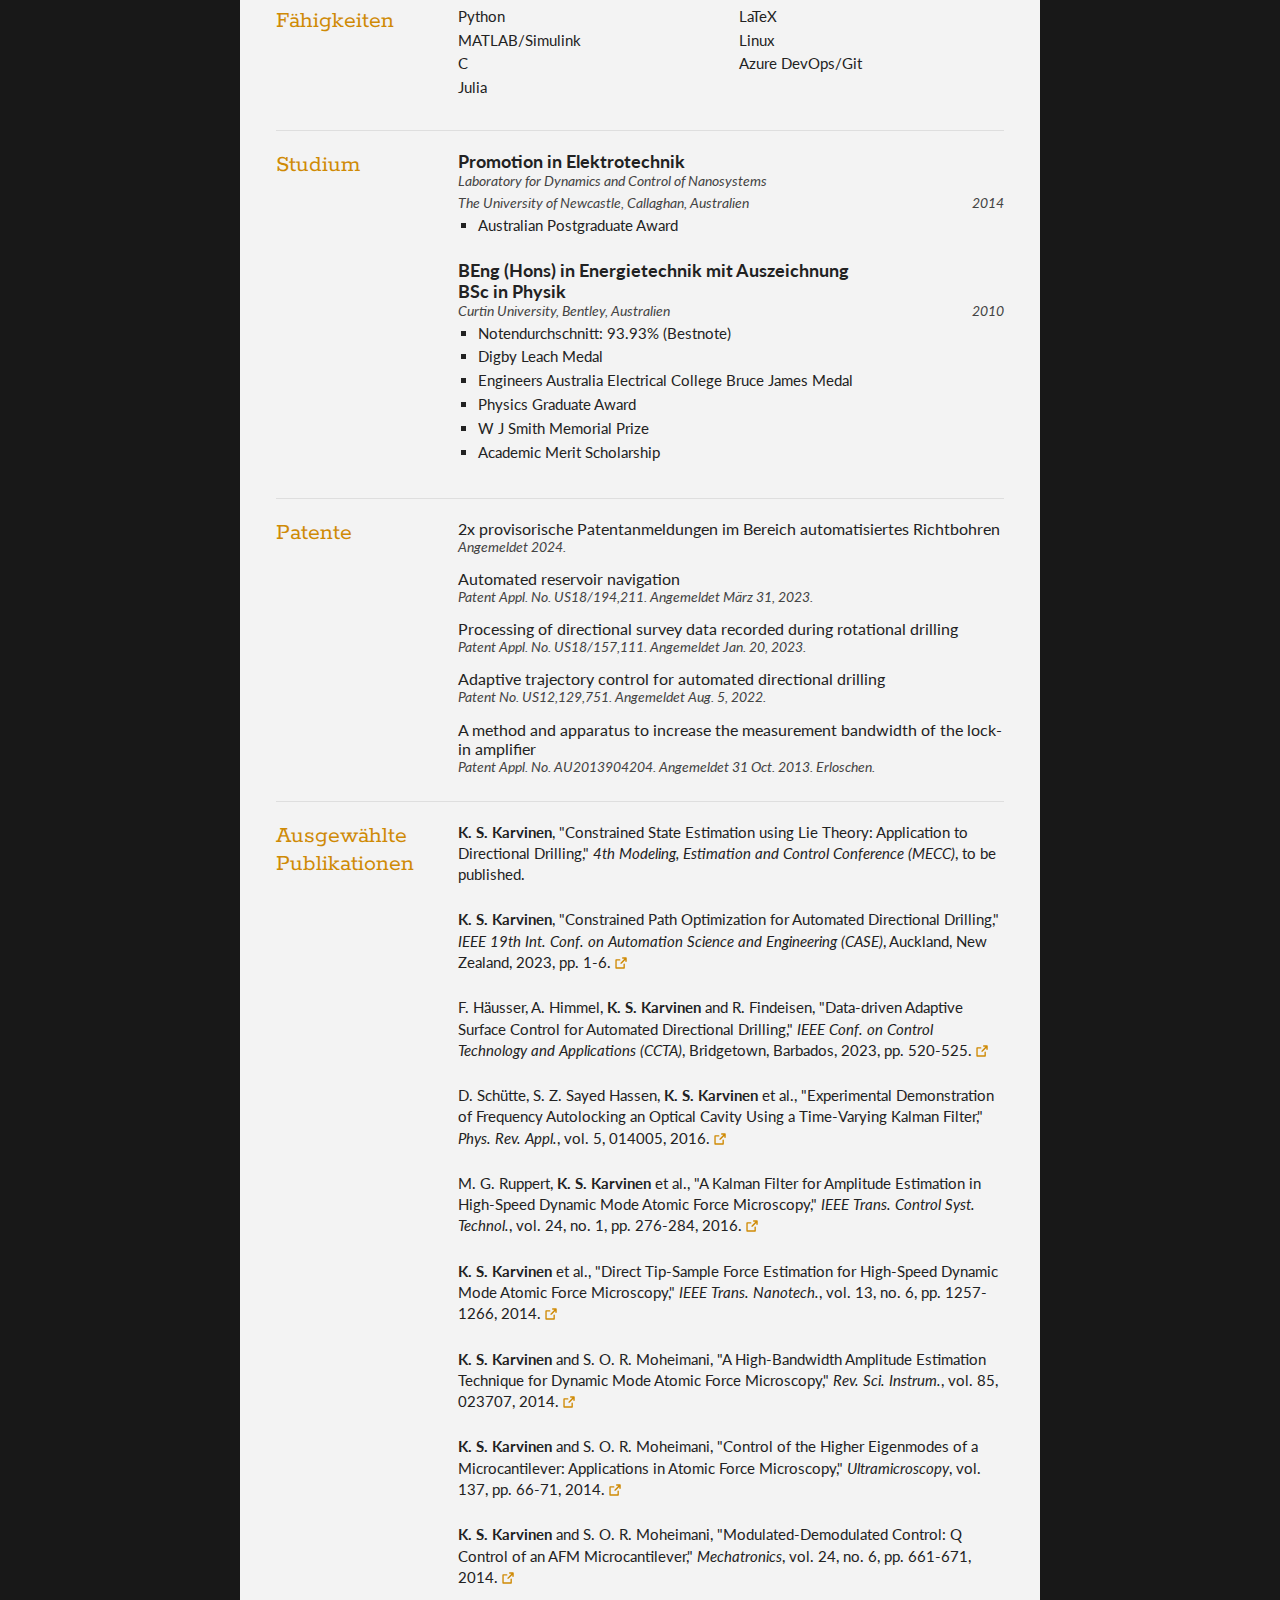
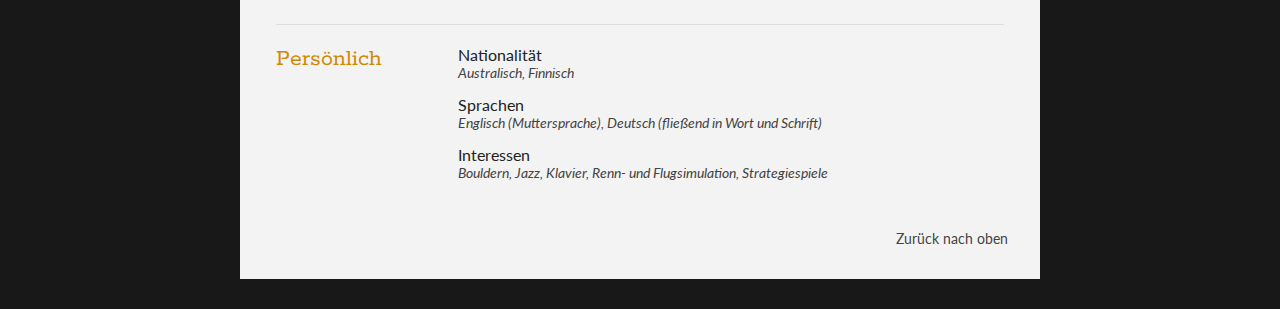
==== commit b332296c: "Minor update" ====
--- a/de.html
+++ b/de.html
@@ -21,7 +21,7 @@
 	<div class="mainDetails">
 		<div id="name">
 			<h1 class="quickFade delayTwo">Kai Karvinen, PhD</h1>
-			<h2 class="quickFade delayThree">Forschungsingenieur</h2>
+			<h2 class="quickFade delayThree">Forschungs- und Entwicklungsingenieur</h2>
 			<h3 class="quickFade delayFour">Regelungstechnik, Schätzung, Optimierung, Machinelles Lernen</h3>
 		</div>
 		
@@ -119,12 +119,13 @@
 			<div class="sectionContent">
 				<ul class="keySkills no-margin">
 					<li>Dynamik und Regelungstechnik</li>
+					<li>Modellierung und Systemidentifikation</li>
 					<li>Schätztheorie und Sensorfusion</li>
 					<li>Kalman-Filterung</li>
+					<li>Modellbasiertes Design</li>
 					<li>Optimierung</li>
 					<li>Machinelles Lernen und Statistik</li>
-					<li>Systemidentifizierung</li>
-					<li>Echtzeit-Automation</li>
+					<li>Signalverarbeitungsverfahren</li>
 				</ul>
 			</div>
 			<div class="clear"></div>
@@ -138,13 +139,13 @@
 			
 			<div class="sectionContent">
 				<ul class="keySkills no-margin">
-					<li>Modellbasiertes Design</li>
 					<li>Python</li>
 					<li>MATLAB/Simulink</li>
 					<li>C</li>
 					<li>Julia</li>
 					<li>LaTeX</li>
 					<li>Linux</li>
+					<li>Azure DevOps/Git</li>
 				</ul>
 			</div>
 			<div class="clear"></div>
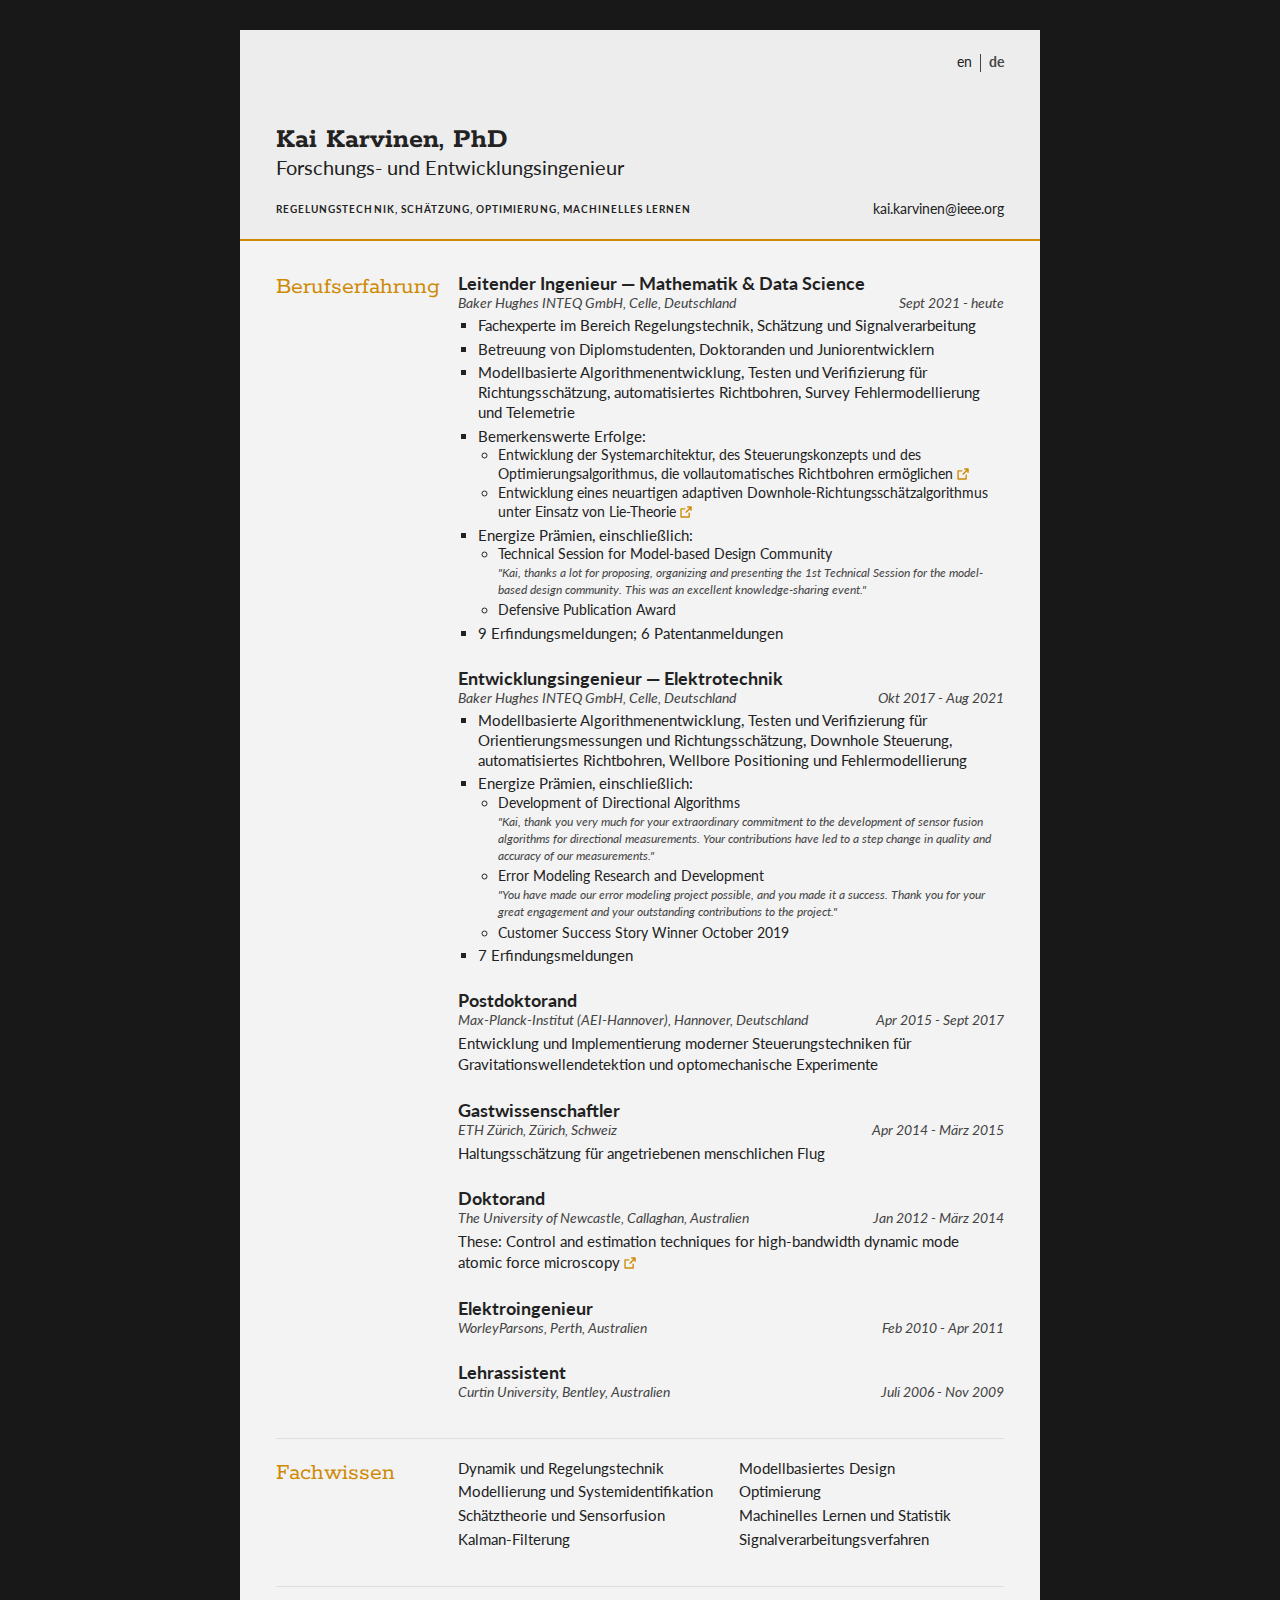
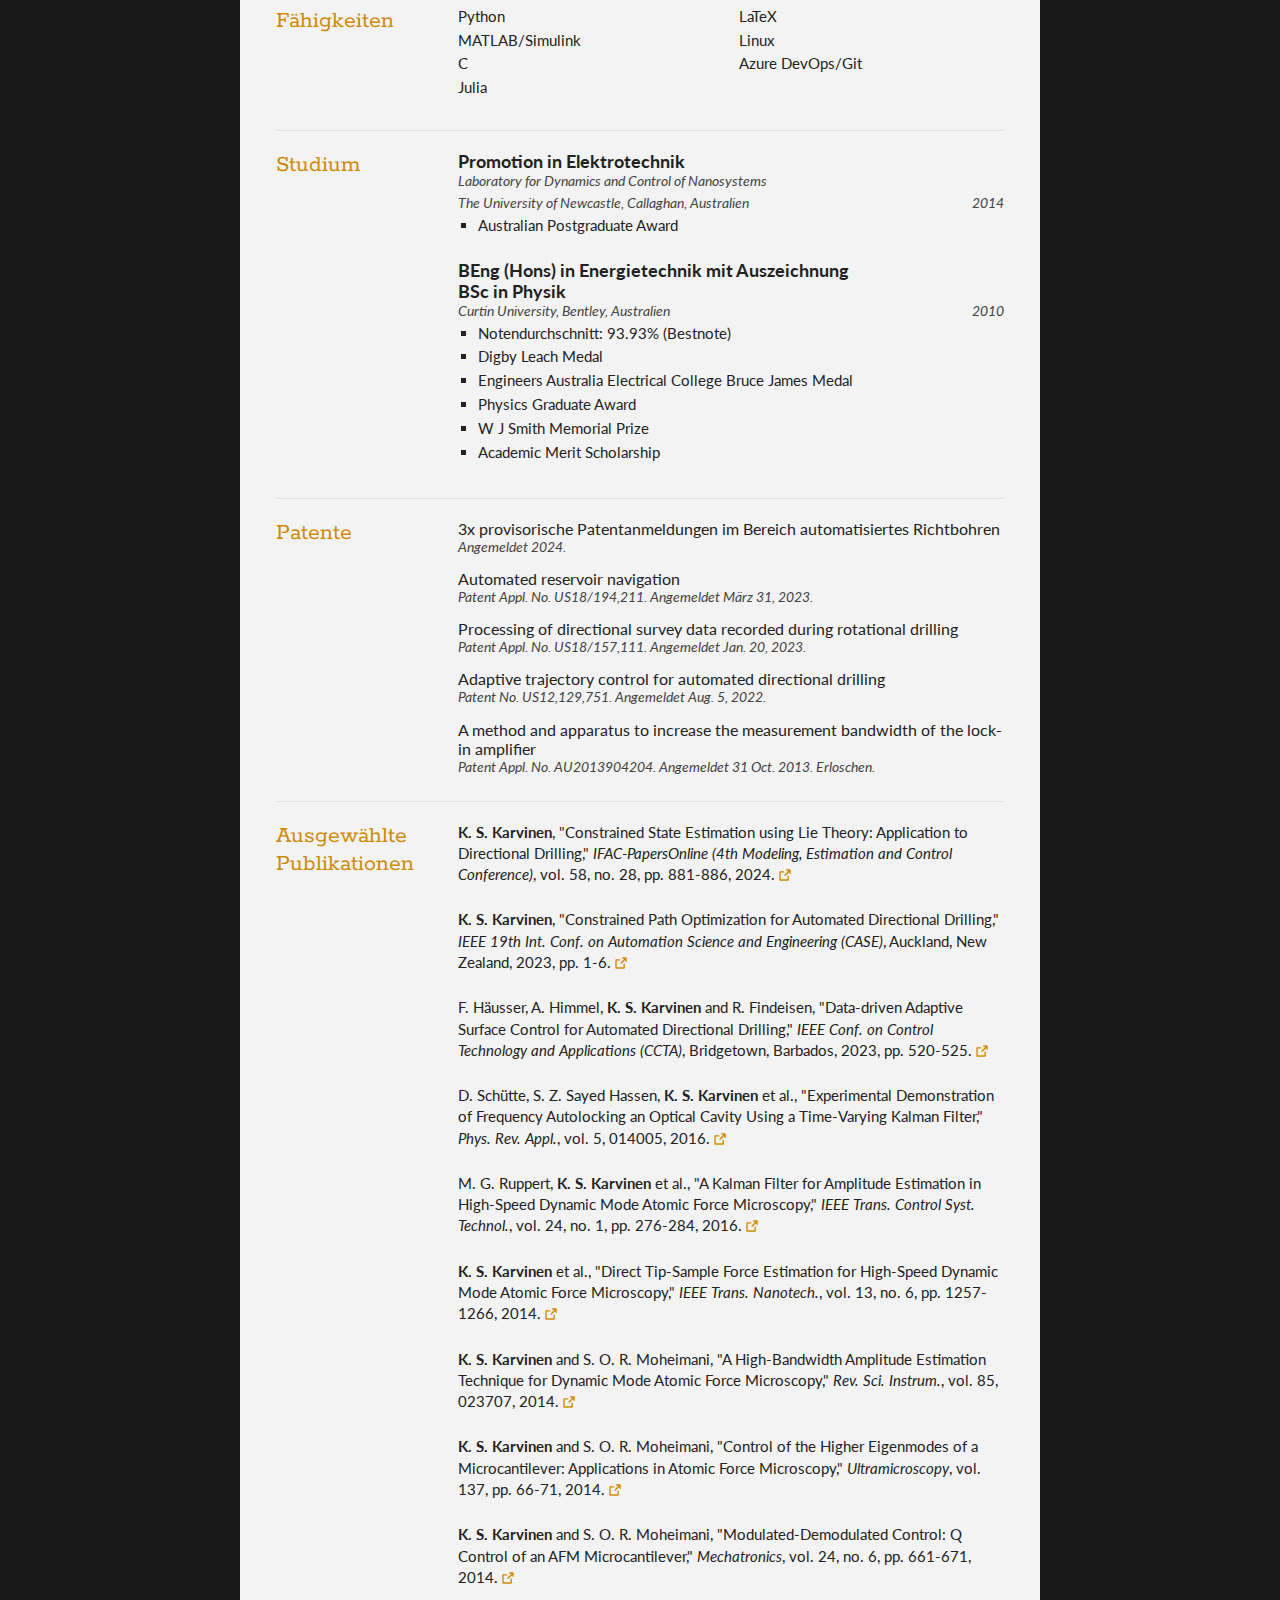
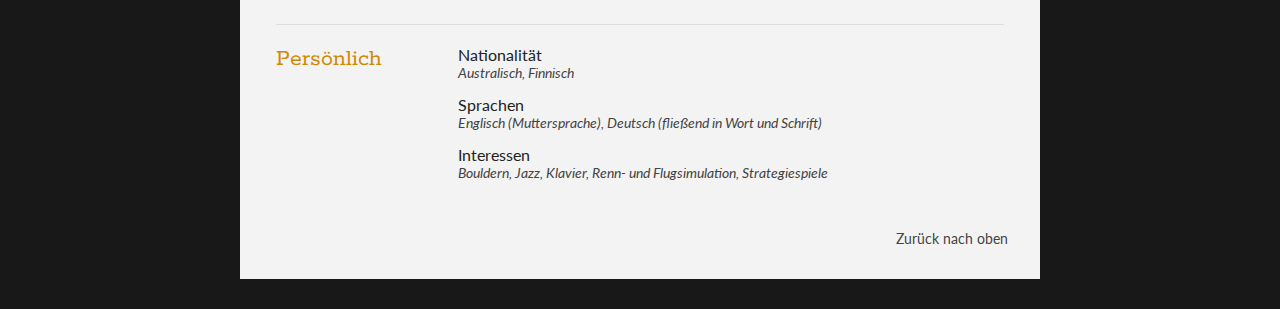
==== commit 791c2869: "Updated citation" ====
--- a/de.html
+++ b/de.html
@@ -55,13 +55,13 @@
 						<li>Modellbasierte Algorithmenentwicklung, Testen und Verifizierung für Richtungsschätzung, automatisiertes Richtbohren, Survey Fehlermodellierung und Telemetrie</li>
 						<li>Bemerkenswerte Erfolge:<ul>
 							<li><a href="https://ieeexplore.ieee.org/document/10260482" class="external">Entwicklung der Systemarchitektur, des Steuerungskonzepts und des Optimierungsalgorithmus, die vollautomatisches Richtbohren ermöglichen<span class="icon"></span></a></li>
-							<li>Entwicklung eines neuartigen adaptiven Downhole-Richtungsschätzalgorithmus unter Einsatz von Lie-Theorie</li>
+							<li><a href="https://www.sciencedirect.com/science/article/pii/S2405896325001077" class="external">Entwicklung eines neuartigen adaptiven Downhole-Richtungsschätzalgorithmus unter Einsatz von Lie-Theorie<span class="icon"></span></a></li>
 						</ul></li>
 						<li>Energize Prämien, einschließlich:<ul>
 							<li>Technical Session for Model-based Design Community<p class="subDetails">"Kai, thanks a lot for proposing, organizing and presenting the 1st Technical Session for the model-based design community. This was an excellent knowledge-sharing event."</p></li>
 							<li>Defensive Publication Award</li>
 						</ul></li>
-						<li>9 Erfindungsmeldungen; 5 Patentanmeldungen</li>
+						<li>9 Erfindungsmeldungen; 6 Patentanmeldungen</li>
 					</ul>
 				</article>
 				
@@ -191,7 +191,7 @@
 			
 			<div class="sectionContent padding-sm">
 				<article>
-					<h3>2x provisorische Patentanmeldungen im Bereich automatisiertes Richtbohren</h3>
+					<h3>3x provisorische Patentanmeldungen im Bereich automatisiertes Richtbohren</h3>
 					<p class="subDetails">Angemeldet 2024.</p>
 				</article>
 				<article>
@@ -222,7 +222,7 @@
 			
 			<div class="sectionContent">
 				<article>
-					<p><b>K. S. Karvinen</b>, "Constrained State Estimation using Lie Theory: Application to Directional Drilling," <i>4th Modeling, Estimation and Control Conference (MECC)</i>, to be published.</p>
+					<p><a href="https://www.sciencedirect.com/science/article/pii/S2405896325001077" class="external"><b>K. S. Karvinen</b>, "Constrained State Estimation using Lie Theory: Application to Directional Drilling," <i>IFAC-PapersOnline (4th Modeling, Estimation and Control Conference)</i>, vol. 58, no. 28, pp. 881-886, 2024.<span class="icon"></span></a></p>
 				</article>
 				
 				<article>
